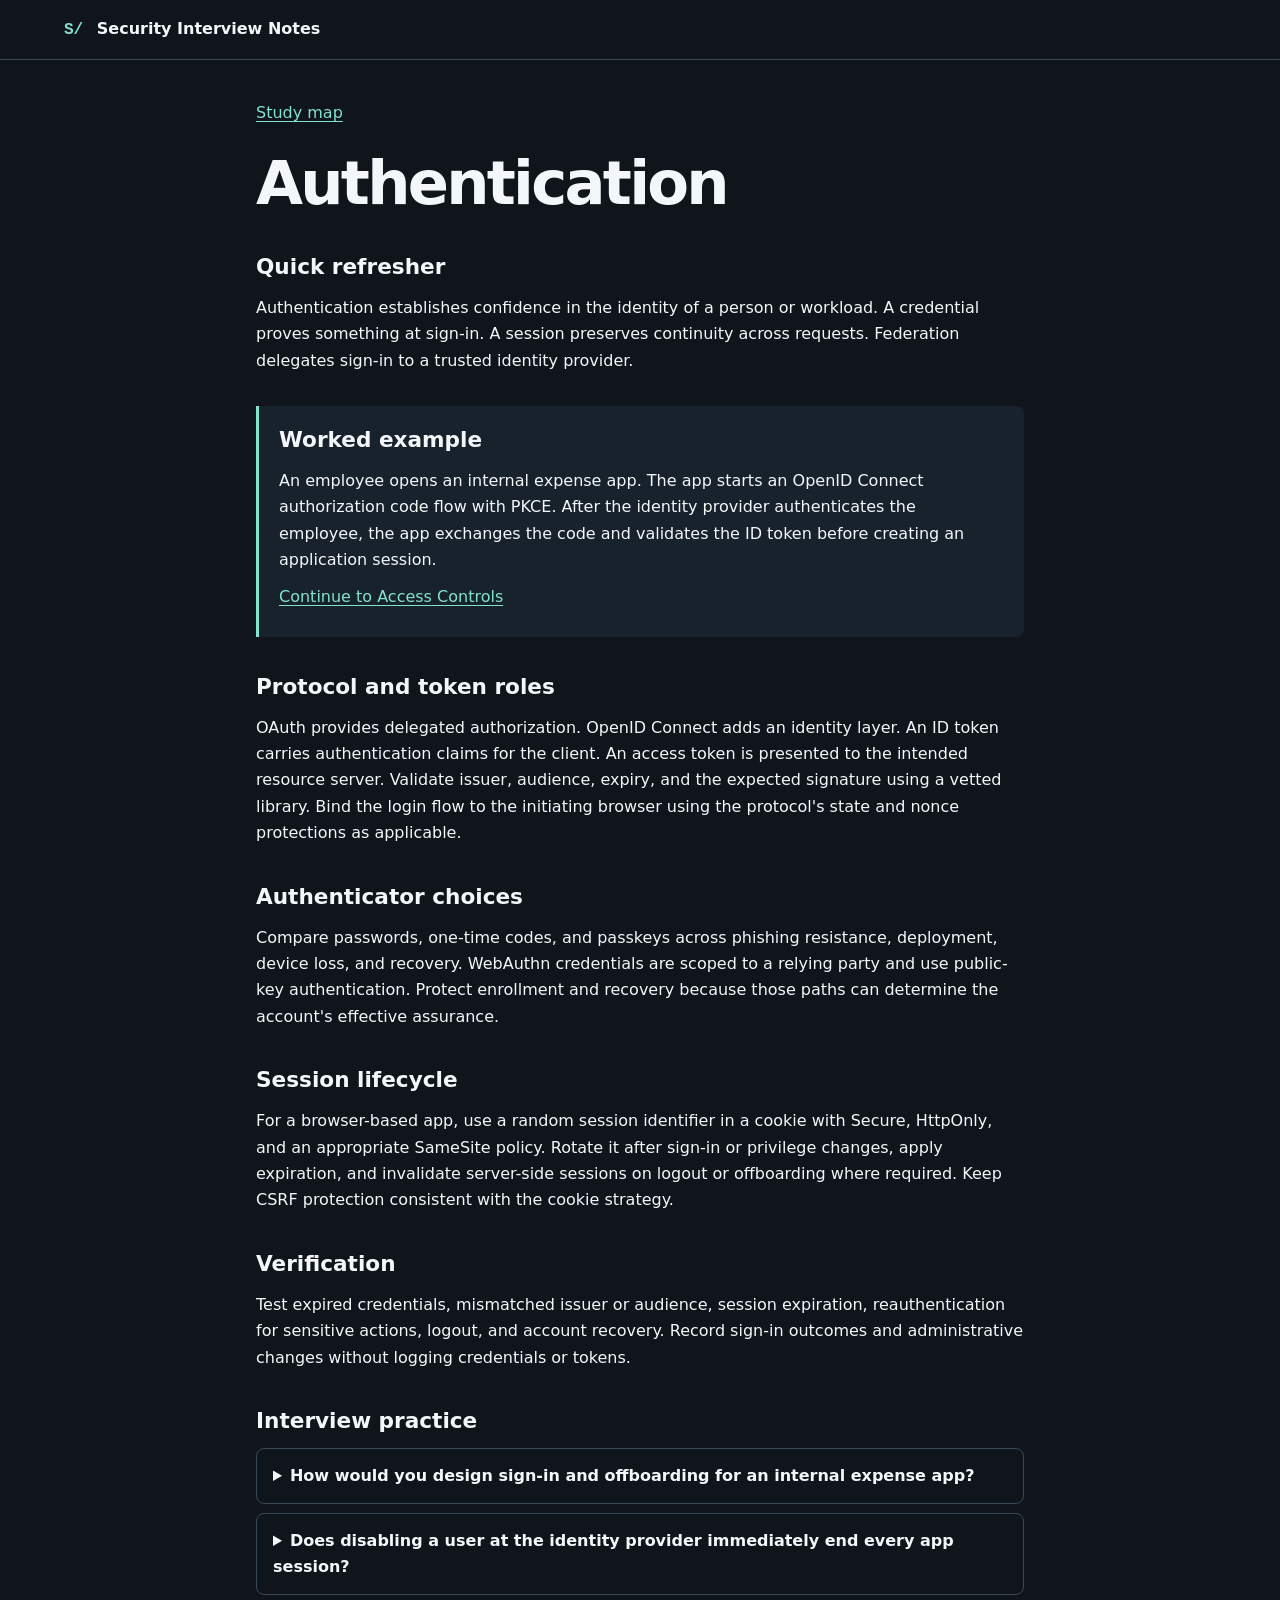
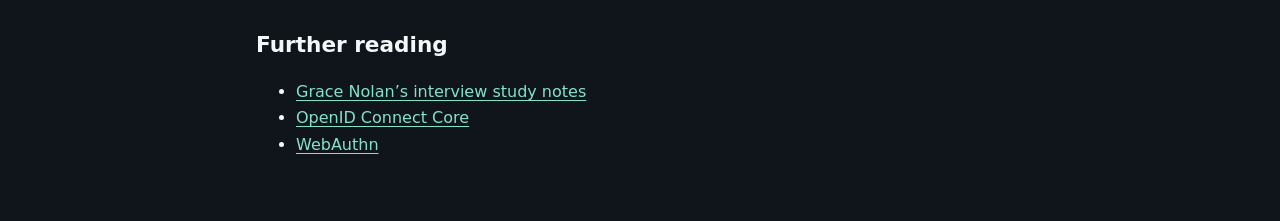
==== authentication.html @ 5252233f "Publish the security interview study site" ====
<!doctype html>
<html lang="en">
<head>
<meta charset="utf-8">
<meta name="viewport" content="width=device-width, initial-scale=1">
<meta name="color-scheme" content="dark">
<title>Authentication | Security Interview Notes</title>
<link rel="stylesheet" href="styles.css">
</head>
<body>
<header class="masthead"><a class="brand" href="index.html"><span aria-hidden="true">S/</span> Security Interview Notes</a></header>
<main>
<article>
  <nav class="breadcrumb" aria-label="Breadcrumb"><a href="index.html">Study map</a></nav>
  <h1>Authentication</h1>
  <section><h2>Quick refresher</h2><p>Authentication establishes confidence in the identity of a person or workload. A credential proves something at sign-in. A session preserves continuity across requests. Federation delegates sign-in to a trusted identity provider.</p></section>
  <section class="worked"><h2>Worked example</h2><p>An employee opens an internal expense app. The app starts an OpenID Connect authorization code flow with PKCE. After the identity provider authenticates the employee, the app exchanges the code and validates the ID token before creating an application session.</p><p><a href="access-controls.html">Continue to Access Controls</a></p></section>
  <section><h2>Protocol and token roles</h2><p>OAuth provides delegated authorization. OpenID Connect adds an identity layer. An ID token carries authentication claims for the client. An access token is presented to the intended resource server. Validate issuer, audience, expiry, and the expected signature using a vetted library. Bind the login flow to the initiating browser using the protocol&#x27;s state and nonce protections as applicable.</p></section><section><h2>Authenticator choices</h2><p>Compare passwords, one-time codes, and passkeys across phishing resistance, deployment, device loss, and recovery. WebAuthn credentials are scoped to a relying party and use public-key authentication. Protect enrollment and recovery because those paths can determine the account&#x27;s effective assurance.</p></section><section><h2>Session lifecycle</h2><p>For a browser-based app, use a random session identifier in a cookie with Secure, HttpOnly, and an appropriate SameSite policy. Rotate it after sign-in or privilege changes, apply expiration, and invalidate server-side sessions on logout or offboarding where required. Keep CSRF protection consistent with the cookie strategy.</p></section><section><h2>Verification</h2><p>Test expired credentials, mismatched issuer or audience, session expiration, reauthentication for sensitive actions, logout, and account recovery. Record sign-in outcomes and administrative changes without logging credentials or tokens.</p></section>
  <section><h2>Interview practice</h2><details><summary>How would you design sign-in and offboarding for an internal expense app?</summary><p>Use the organization&#x27;s identity provider with phishing-resistant MFA where appropriate. Establish an application session after validating the sign-in result. On departure, disable the identity and revoke relevant app sessions and tokens. Verify how quickly each layer reflects the departure.</p></details><details><summary>Does disabling a user at the identity provider immediately end every app session?</summary><p>It depends on session and token design. A locally validated token may remain usable until expiry. An application session may persist until invalidation or a fresh policy check. Set a revocation target and test it end to end.</p></details></section>
  <section><h2>Further reading</h2><ul><li><a href="https://github.com/gracenolan/Notes/blob/master/interview-study-notes-for-security-engineering.md#authentication">Grace Nolan’s interview study notes</a></li><li><a href="https://openid.net/specs/openid-connect-core-1_0.html">OpenID Connect Core</a></li><li><a href="https://www.w3.org/TR/webauthn-2/">WebAuthn</a></li></ul></section>
</article>
</main>
</body>
</html>
---- styles.css ----
:root {
  color-scheme: dark;
  --background: #10151c;
  --panel: #18222d;
  --line: #394958;
  --text: #f3f7fa;
  --muted: #bbc8d2;
  --accent: #83e3ca;
  --ai: #c4aaff;
  font: 100%/1.65 system-ui, sans-serif;
}
* { box-sizing: border-box; }
body { margin: 0; background: var(--background); color: var(--text); }
a { color: var(--accent); text-underline-offset: .2em; }
a:focus-visible, summary:focus-visible { outline: 3px solid var(--accent); outline-offset: 4px; }
.masthead { border-bottom: 1px solid var(--line); padding: 1rem max(1.25rem, calc((100% - 72rem) / 2)); }
.brand { color: var(--text); text-decoration: none; font-weight: 700; }
.brand span { color: var(--accent); font-family: ui-monospace, monospace; margin-right: .5rem; }
main { max-width: 74.5rem; padding: 0 1.25rem; margin: auto; }
.intro {
  text-align: center;
  padding: clamp(2rem, 7vw, 5rem) 1rem 1.75rem;
  background: radial-gradient(ellipse at 50% 0%, #1c363c 0%, transparent 68%);
}
.eyebrow { color: var(--accent); font-size: .875rem; font-weight: 700; letter-spacing: .11em; text-transform: uppercase; }
h1 { font-size: clamp(2.1rem, 6vw, 4.5rem); line-height: 1.08; margin: .4em 0; letter-spacing: -.045em; }
.intro p:last-child, footer { color: var(--muted); }
.branches { display: grid; grid-template-columns: minmax(0, 3fr) minmax(13rem, 1fr); gap: 1.2rem; position: relative; padding-top: 2rem; }
.branches::before { content: ""; position: absolute; height: 1rem; width: 50%; top: 0; left: 25%; border-top: 1px solid var(--line); border-inline: 1px solid var(--line); }
.branch { background: #141c24; border: 1px solid var(--line); border-radius: .875rem; padding: 1rem; }
.branch > .node { border-color: var(--accent); }
.ai { align-self: start; }
.ai > .node { border-color: var(--ai); }
.ai .node strong { color: var(--ai); }
.node {
  display: flex;
  flex-direction: column;
  justify-content: center;
  gap: .2rem;
  padding: .9rem 1rem;
  min-height: 5rem;
  border-radius: .6rem;
  border: 1px solid var(--line);
  background: var(--panel);
  color: var(--text);
  text-decoration: none;
}
.node:hover { border-color: var(--accent); background: #203039; }
.node strong { line-height: 1.25; }
.node span { color: var(--muted); font-size: .875rem; line-height: 1.4; }
.children { display: grid; grid-template-columns: repeat(3, minmax(0, 1fr)); gap: .65rem; margin: .75rem 0 0 .5rem; padding: .5rem 0 0 .75rem; border-left: 1px solid var(--line); }
footer { margin: 1.75rem 0; font-size: .875rem; }
article { max-width: 48rem; margin: 2.5rem auto 4rem; }
article section { margin-block: 2rem; }
article h1 { font-size: clamp(2.1rem, 5vw, 3.8rem); }
h2 { font-size: 1.35rem; margin: 0 0 .45rem; }
article p { margin: .65rem 0; }
.worked { background: var(--panel); border-left: 3px solid var(--accent); padding: 1rem 1.25rem; border-radius: 0 .5rem .5rem 0; }
details { border: 1px solid var(--line); border-radius: .5rem; padding: .85rem 1rem; margin-top: .6rem; }
summary { cursor: pointer; font-weight: 650; }
details p { color: var(--muted); }
@media (max-width: 52rem) { .children { grid-template-columns: repeat(2, minmax(0, 1fr)); } }
@media (max-width: 39rem) {
  .branches { grid-template-columns: 1fr; padding-top: 0; }
  .branches::before { display: none; }
}
@media (max-width: 27rem) { .children { grid-template-columns: 1fr; } }
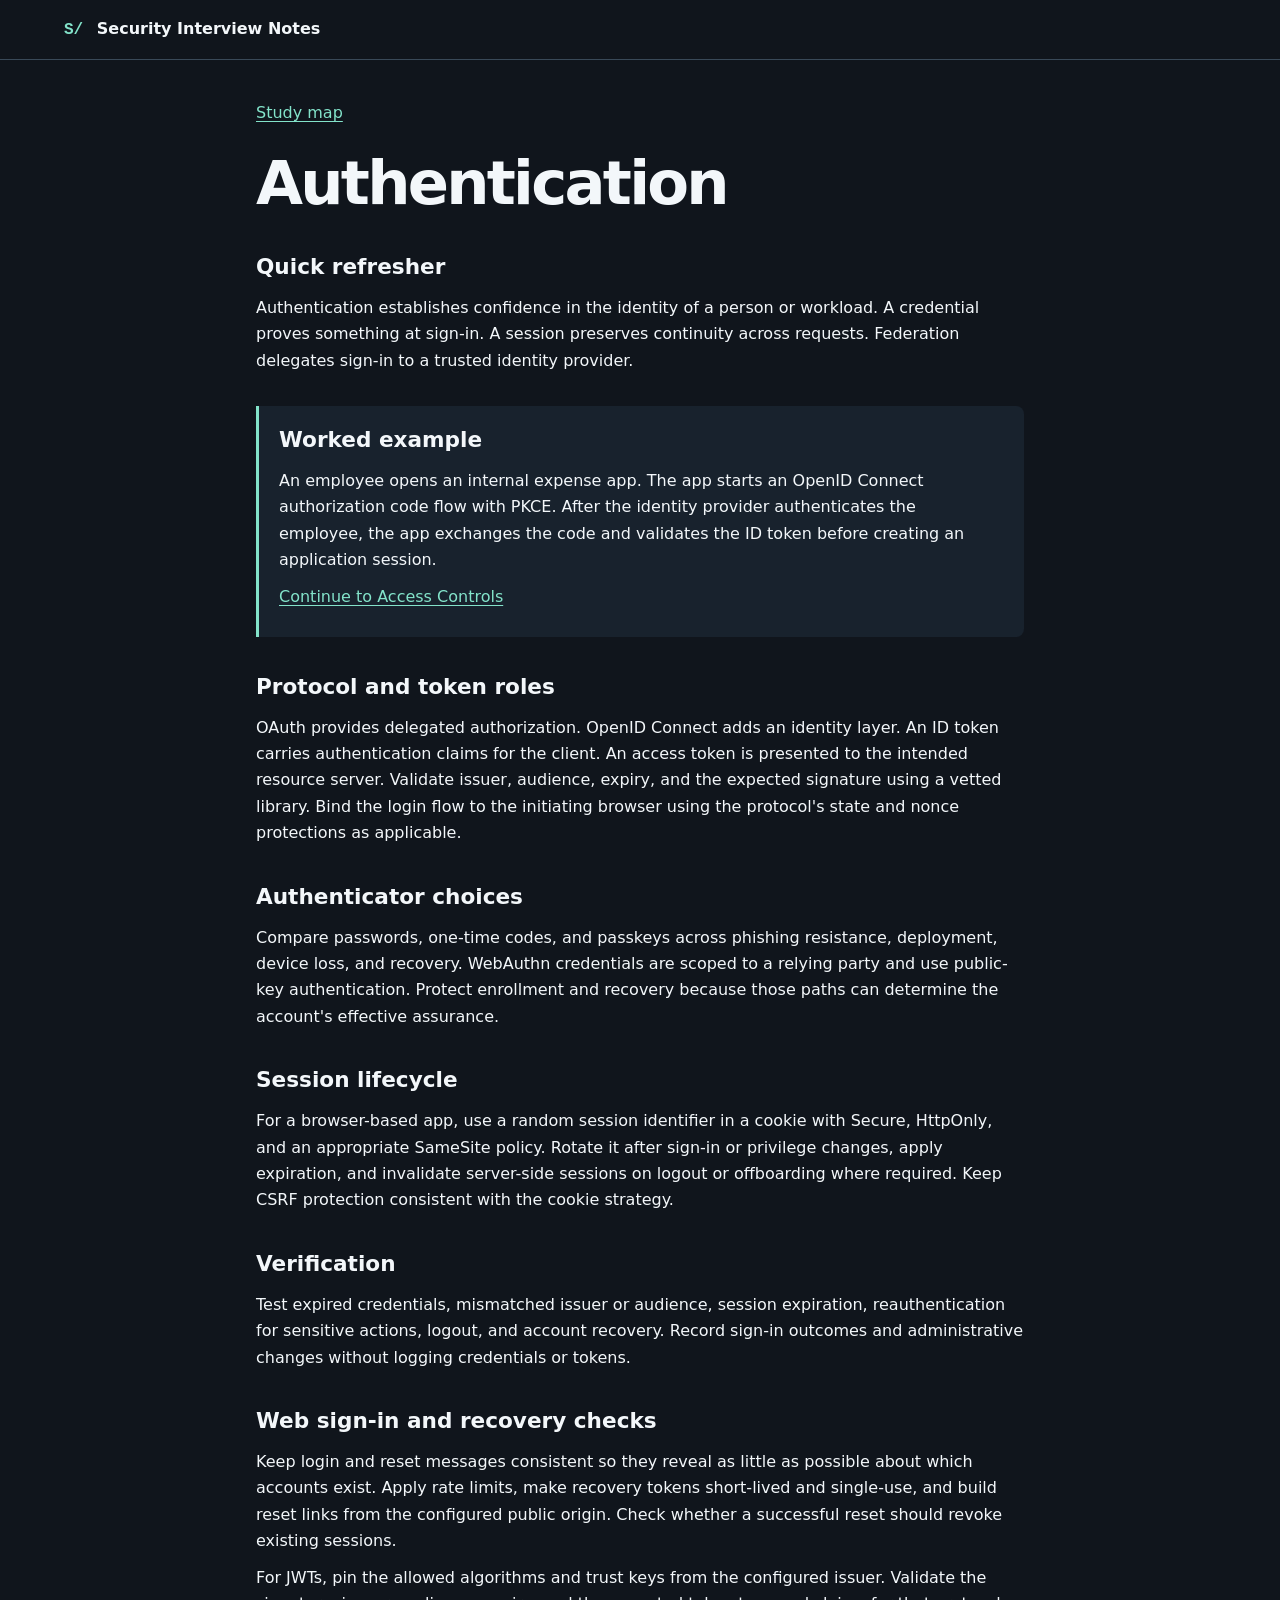
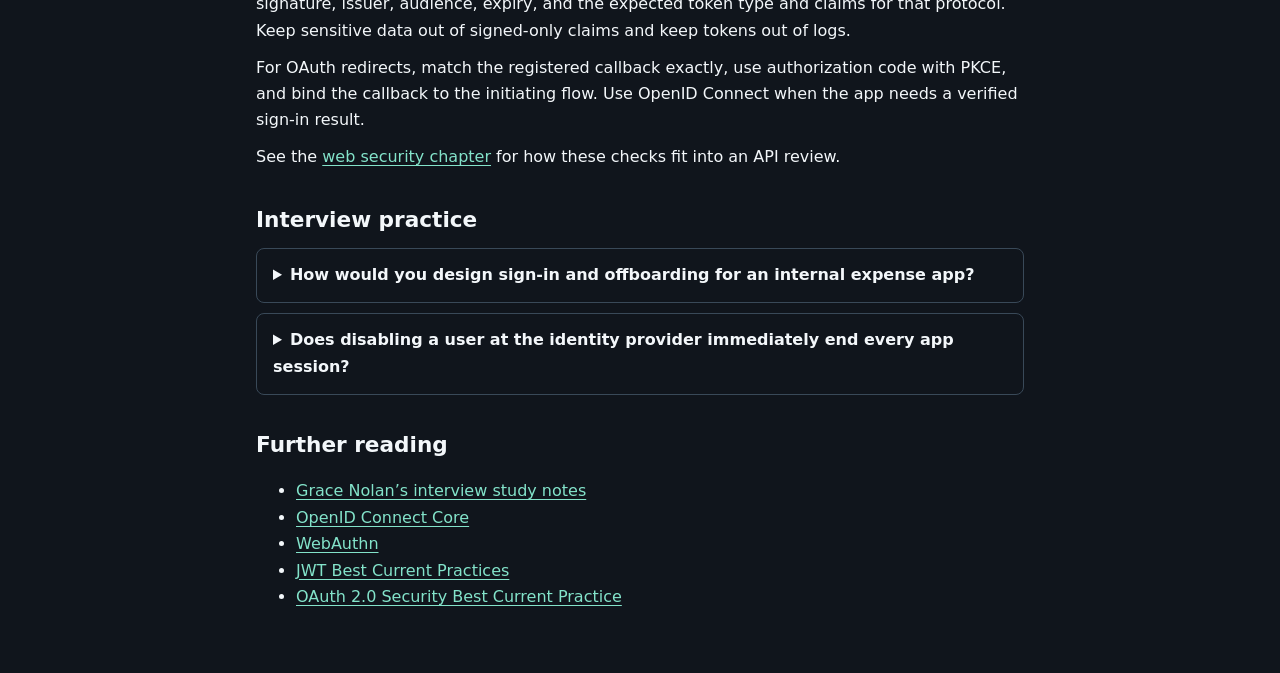
==== commit 1648b85d: "Expand web security notes from BSCP prep" ====
--- a/authentication.html
+++ b/authentication.html
@@ -16,8 +16,14 @@
   <section><h2>Quick refresher</h2><p>Authentication establishes confidence in the identity of a person or workload. A credential proves something at sign-in. A session preserves continuity across requests. Federation delegates sign-in to a trusted identity provider.</p></section>
   <section class="worked"><h2>Worked example</h2><p>An employee opens an internal expense app. The app starts an OpenID Connect authorization code flow with PKCE. After the identity provider authenticates the employee, the app exchanges the code and validates the ID token before creating an application session.</p><p><a href="access-controls.html">Continue to Access Controls</a></p></section>
   <section><h2>Protocol and token roles</h2><p>OAuth provides delegated authorization. OpenID Connect adds an identity layer. An ID token carries authentication claims for the client. An access token is presented to the intended resource server. Validate issuer, audience, expiry, and the expected signature using a vetted library. Bind the login flow to the initiating browser using the protocol&#x27;s state and nonce protections as applicable.</p></section><section><h2>Authenticator choices</h2><p>Compare passwords, one-time codes, and passkeys across phishing resistance, deployment, device loss, and recovery. WebAuthn credentials are scoped to a relying party and use public-key authentication. Protect enrollment and recovery because those paths can determine the account&#x27;s effective assurance.</p></section><section><h2>Session lifecycle</h2><p>For a browser-based app, use a random session identifier in a cookie with Secure, HttpOnly, and an appropriate SameSite policy. Rotate it after sign-in or privilege changes, apply expiration, and invalidate server-side sessions on logout or offboarding where required. Keep CSRF protection consistent with the cookie strategy.</p></section><section><h2>Verification</h2><p>Test expired credentials, mismatched issuer or audience, session expiration, reauthentication for sensitive actions, logout, and account recovery. Record sign-in outcomes and administrative changes without logging credentials or tokens.</p></section>
+  <section id="web-sign-in"><h2>Web sign-in and recovery checks</h2>
+    <p>Keep login and reset messages consistent so they reveal as little as possible about which accounts exist. Apply rate limits, make recovery tokens short-lived and single-use, and build reset links from the configured public origin. Check whether a successful reset should revoke existing sessions.</p>
+    <p>For JWTs, pin the allowed algorithms and trust keys from the configured issuer. Validate the signature, issuer, audience, expiry, and the expected token type and claims for that protocol. Keep sensitive data out of signed-only claims and keep tokens out of logs.</p>
+    <p>For OAuth redirects, match the registered callback exactly, use authorization code with PKCE, and bind the callback to the initiating flow. Use OpenID Connect when the app needs a verified sign-in result.</p>
+    <p>See the <a href="web.html#identity">web security chapter</a> for how these checks fit into an API review.</p>
+  </section>
   <section><h2>Interview practice</h2><details><summary>How would you design sign-in and offboarding for an internal expense app?</summary><p>Use the organization&#x27;s identity provider with phishing-resistant MFA where appropriate. Establish an application session after validating the sign-in result. On departure, disable the identity and revoke relevant app sessions and tokens. Verify how quickly each layer reflects the departure.</p></details><details><summary>Does disabling a user at the identity provider immediately end every app session?</summary><p>It depends on session and token design. A locally validated token may remain usable until expiry. An application session may persist until invalidation or a fresh policy check. Set a revocation target and test it end to end.</p></details></section>
-  <section><h2>Further reading</h2><ul><li><a href="https://github.com/gracenolan/Notes/blob/master/interview-study-notes-for-security-engineering.md#authentication">Grace Nolan’s interview study notes</a></li><li><a href="https://openid.net/specs/openid-connect-core-1_0.html">OpenID Connect Core</a></li><li><a href="https://www.w3.org/TR/webauthn-2/">WebAuthn</a></li></ul></section>
+  <section><h2>Further reading</h2><ul><li><a href="https://github.com/gracenolan/Notes/blob/master/interview-study-notes-for-security-engineering.md#authentication">Grace Nolan’s interview study notes</a></li><li><a href="https://openid.net/specs/openid-connect-core-1_0.html">OpenID Connect Core</a></li><li><a href="https://www.w3.org/TR/webauthn-2/">WebAuthn</a></li><li><a href="https://www.rfc-editor.org/rfc/rfc8725.html">JWT Best Current Practices</a></li><li><a href="https://www.rfc-editor.org/rfc/rfc9700.html">OAuth 2.0 Security Best Current Practice</a></li></ul></section>
 </article>
 </main>
 </body>
